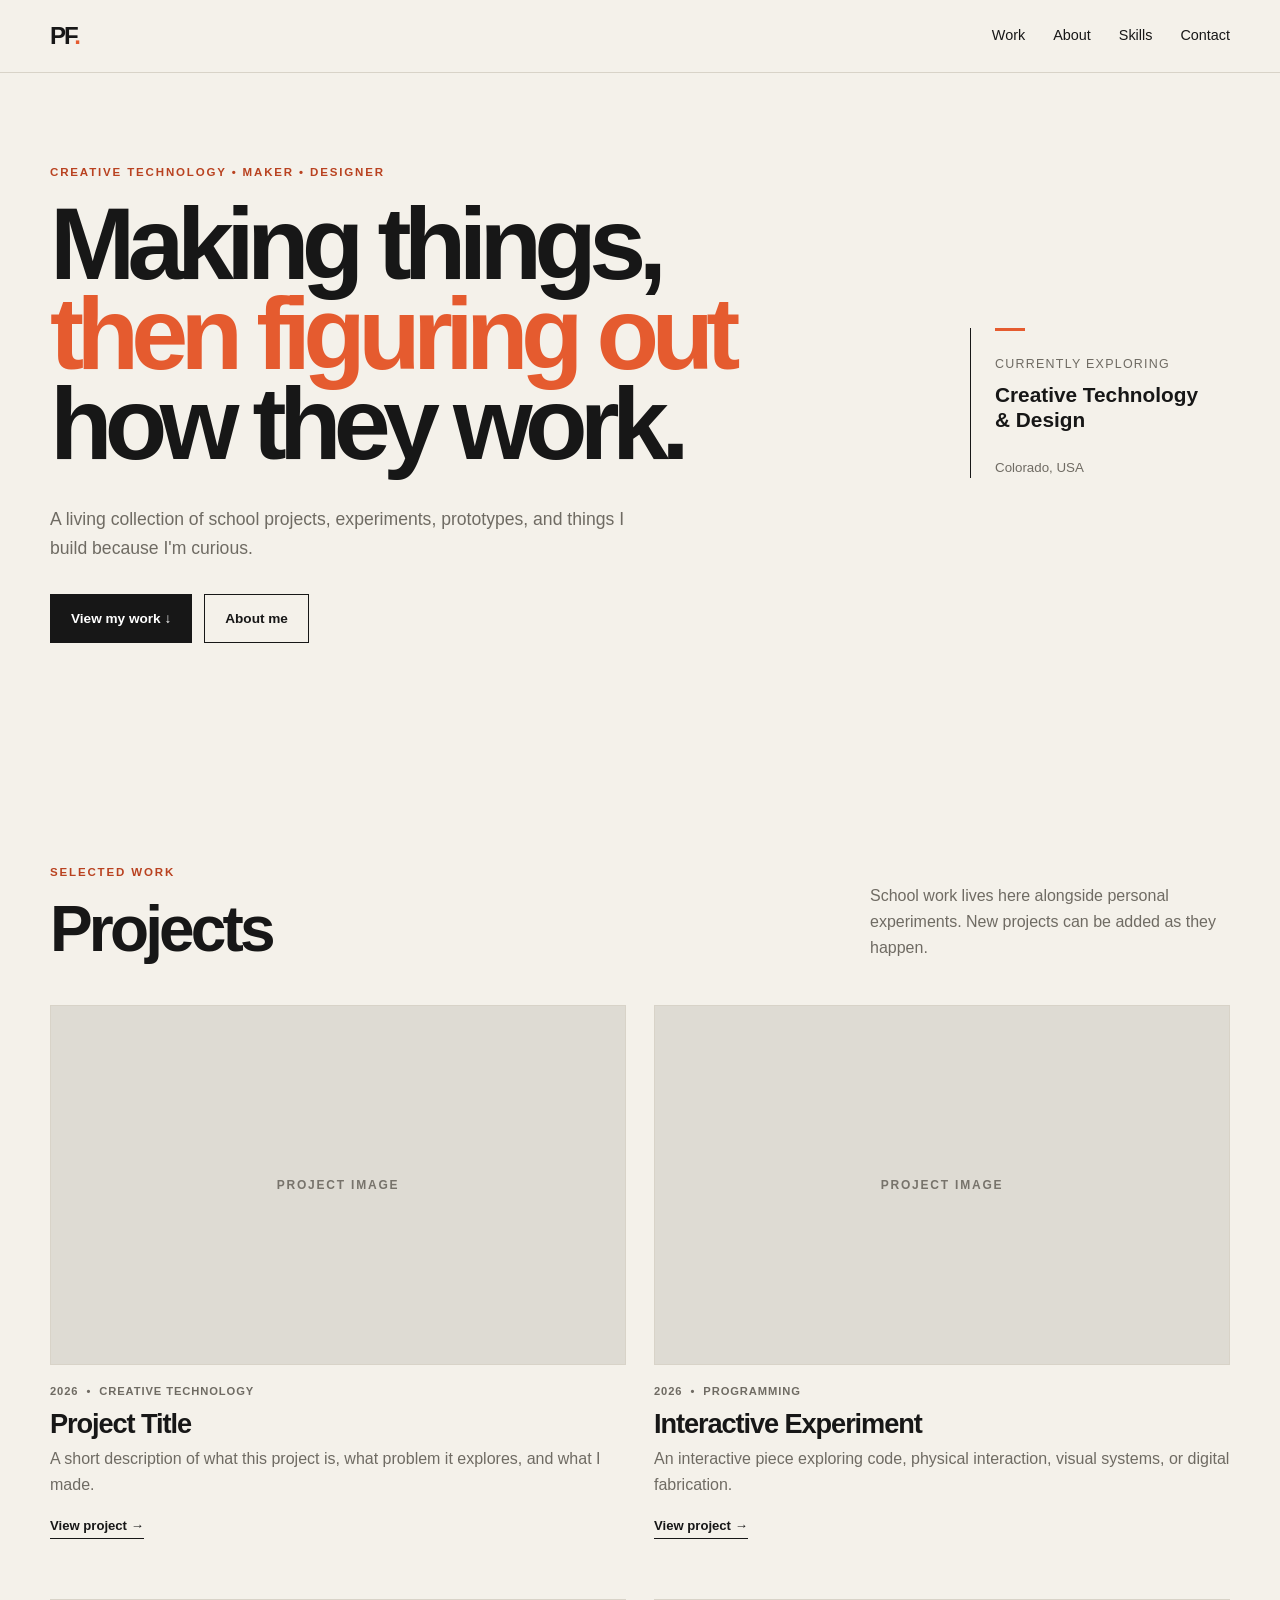
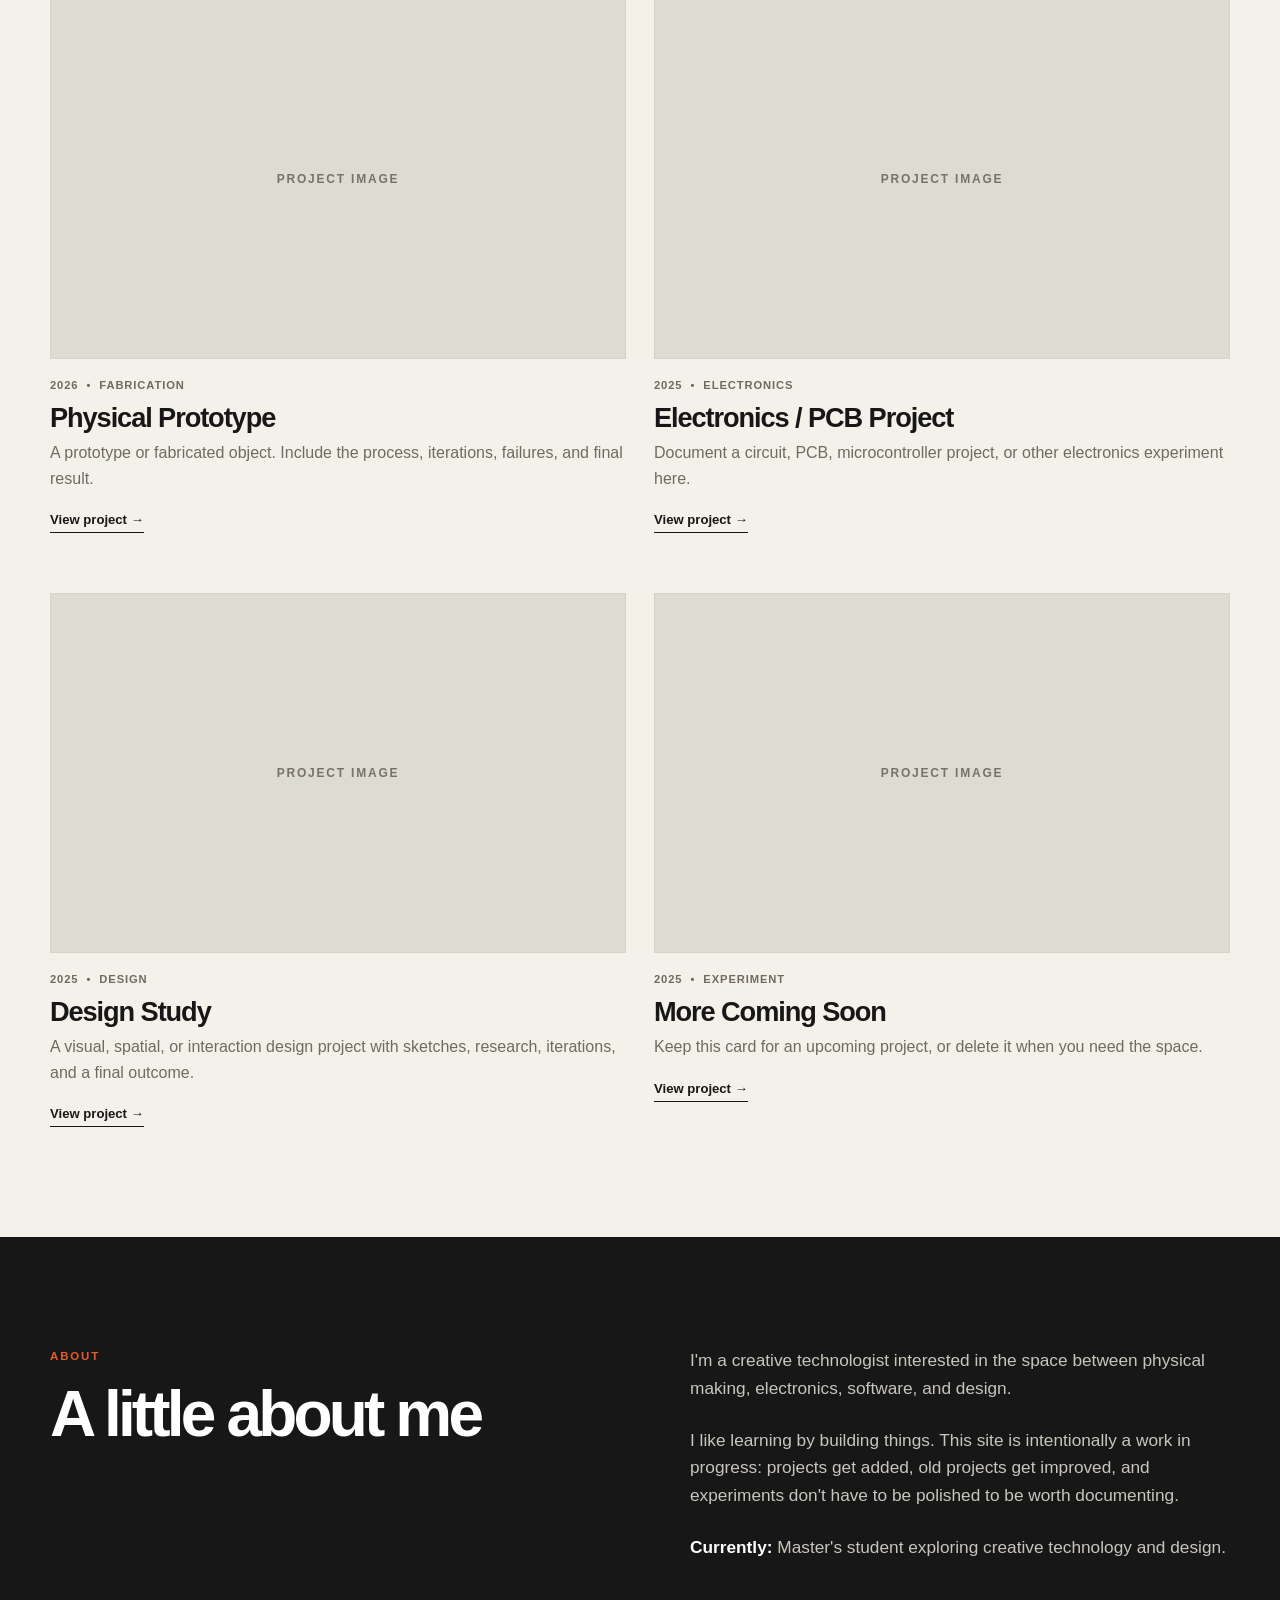
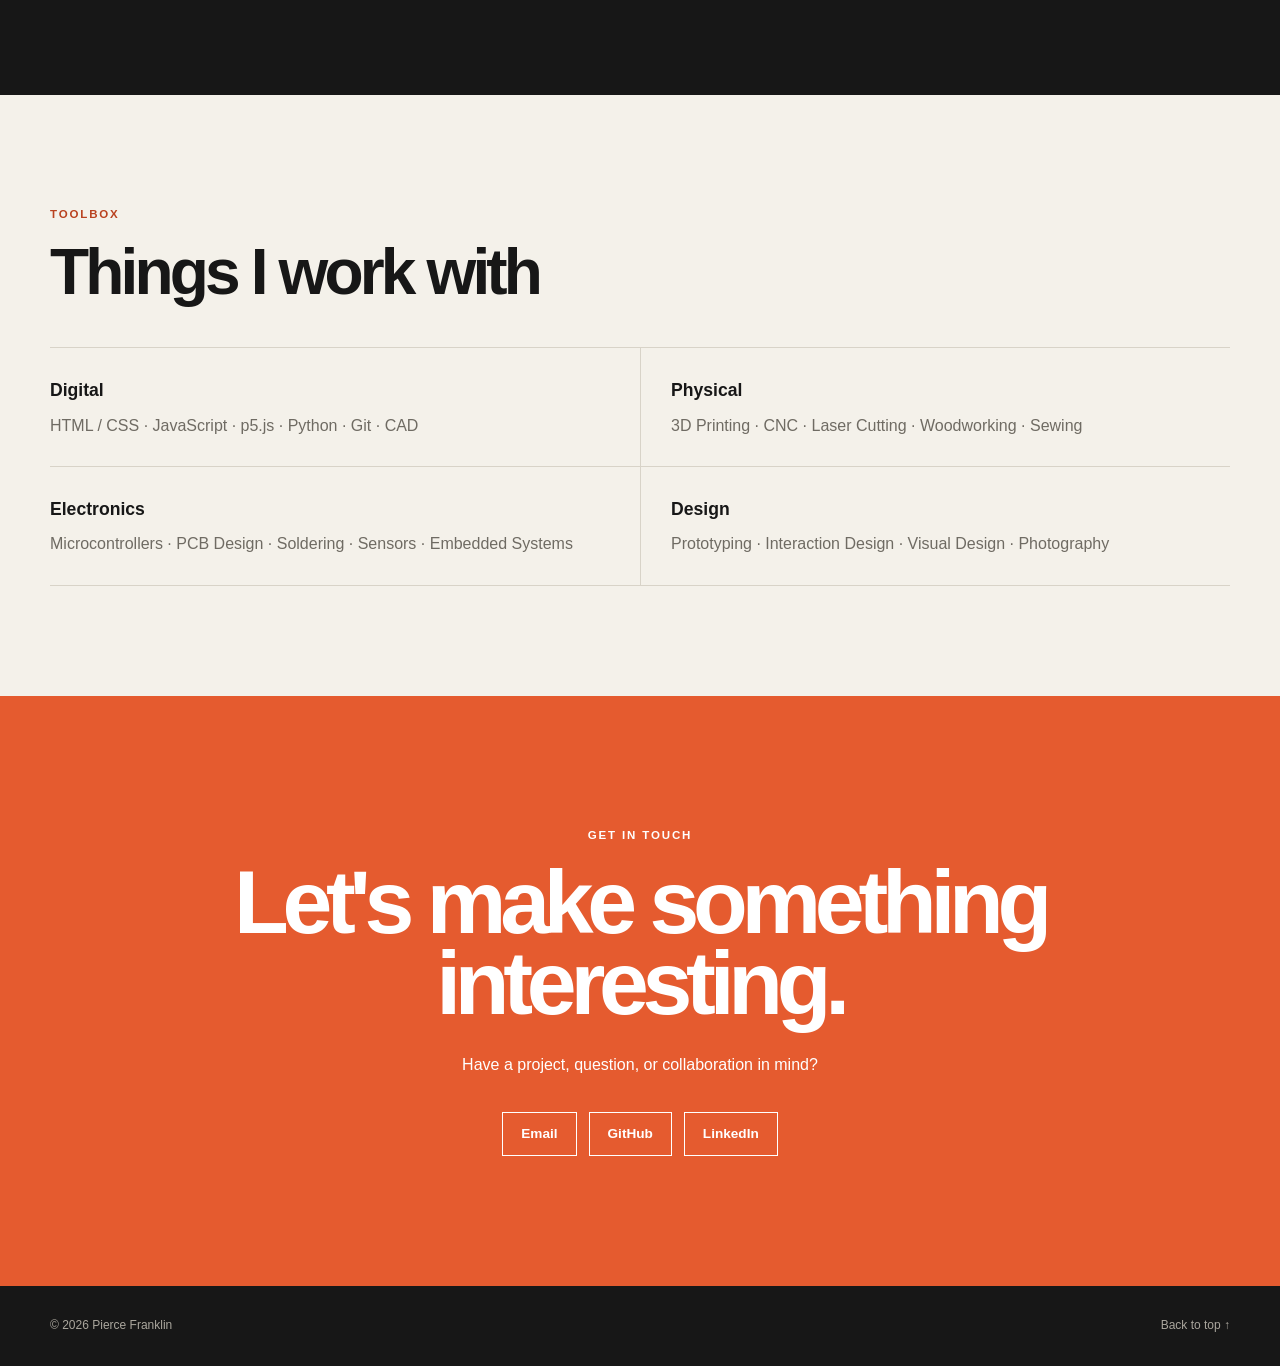
==== index.html @ 4f78f22b "Add files via upload" ====
<!DOCTYPE html>
<html lang="en">
<head>
  <meta charset="UTF-8">
  <meta name="viewport" content="width=device-width, initial-scale=1.0">
  <meta name="description" content="Pierce's creative technology portfolio and school projects.">
  <title>Pierce Franklin — Portfolio</title>
  <link rel="stylesheet" href="style.css">
</head>

<body>
  <header class="site-header">
    <nav class="nav container">
      <a class="logo" href="#top">PF<span>.</span></a>

      <div class="nav-links">
        <a href="#work">Work</a>
        <a href="#about">About</a>
        <a href="#skills">Skills</a>
        <a href="#contact">Contact</a>
      </div>
    </nav>
  </header>

  <main id="top">
    <!-- HERO -->
    <section class="hero container">
      <div class="hero-content">
        <p class="eyebrow">CREATIVE TECHNOLOGY • MAKER • DESIGNER</p>
        <h1>Making things,<br><span>then figuring out</span><br>how they work.</h1>
        <p class="hero-text">
          A living collection of school projects, experiments, prototypes,
          and things I build because I'm curious.
        </p>

        <div class="hero-buttons">
          <a class="button primary" href="#work">View my work ↓</a>
          <a class="button secondary" href="#about">About me</a>
        </div>
      </div>

      <div class="hero-note">
        <div class="note-line"></div>
        <p>Currently exploring</p>
        <strong>Creative Technology<br>&amp; Design</strong>
        <small>Colorado, USA</small>
      </div>
    </section>

    <!-- PROJECTS -->
    <section id="work" class="section container">
      <div class="section-heading">
        <div>
          <p class="eyebrow">SELECTED WORK</p>
          <h2>Projects</h2>
        </div>
        <p class="section-description">
          School work lives here alongside personal experiments. New projects
          can be added as they happen.
        </p>
      </div>

      <div class="project-grid">

        <!-- PROJECT CARD — duplicate this block for new projects -->
        <article class="project-card featured">
          <a href="#" class="project-image image-placeholder">
            <span>PROJECT IMAGE</span>
          </a>
          <div class="project-info">
            <div class="project-meta">
              <span>2026</span>
              <span>•</span>
              <span>Creative Technology</span>
            </div>
            <h3>Project Title</h3>
            <p>
              A short description of what this project is, what problem it
              explores, and what I made.
            </p>
            <a class="text-link" href="#">View project →</a>
          </div>
        </article>

        <article class="project-card">
          <a href="#" class="project-image image-placeholder">
            <span>PROJECT IMAGE</span>
          </a>
          <div class="project-info">
            <div class="project-meta">
              <span>2026</span>
              <span>•</span>
              <span>Programming</span>
            </div>
            <h3>Interactive Experiment</h3>
            <p>
              An interactive piece exploring code, physical interaction,
              visual systems, or digital fabrication.
            </p>
            <a class="text-link" href="#">View project →</a>
          </div>
        </article>

        <article class="project-card">
          <a href="#" class="project-image image-placeholder">
            <span>PROJECT IMAGE</span>
          </a>
          <div class="project-info">
            <div class="project-meta">
              <span>2026</span>
              <span>•</span>
              <span>Fabrication</span>
            </div>
            <h3>Physical Prototype</h3>
            <p>
              A prototype or fabricated object. Include the process,
              iterations, failures, and final result.
            </p>
            <a class="text-link" href="#">View project →</a>
          </div>
        </article>

        <article class="project-card">
          <a href="#" class="project-image image-placeholder">
            <span>PROJECT IMAGE</span>
          </a>
          <div class="project-info">
            <div class="project-meta">
              <span>2025</span>
              <span>•</span>
              <span>Electronics</span>
            </div>
            <h3>Electronics / PCB Project</h3>
            <p>
              Document a circuit, PCB, microcontroller project, or other
              electronics experiment here.
            </p>
            <a class="text-link" href="#">View project →</a>
          </div>
        </article>

        <article class="project-card">
          <a href="#" class="project-image image-placeholder">
            <span>PROJECT IMAGE</span>
          </a>
          <div class="project-info">
            <div class="project-meta">
              <span>2025</span>
              <span>•</span>
              <span>Design</span>
            </div>
            <h3>Design Study</h3>
            <p>
              A visual, spatial, or interaction design project with sketches,
              research, iterations, and a final outcome.
            </p>
            <a class="text-link" href="#">View project →</a>
          </div>
        </article>

        <article class="project-card">
          <a href="#" class="project-image image-placeholder">
            <span>PROJECT IMAGE</span>
          </a>
          <div class="project-info">
            <div class="project-meta">
              <span>2025</span>
              <span>•</span>
              <span>Experiment</span>
            </div>
            <h3>More Coming Soon</h3>
            <p>
              Keep this card for an upcoming project, or delete it when you
              need the space.
            </p>
            <a class="text-link" href="#">View project →</a>
          </div>
        </article>

      </div>
    </section>

    <!-- ABOUT -->
    <section id="about" class="section about-section">
      <div class="container about-grid">
        <div>
          <p class="eyebrow">ABOUT</p>
          <h2>A little about me</h2>
        </div>

        <div class="about-copy">
          <p>
            I'm a creative technologist interested in the space between
            physical making, electronics, software, and design.
          </p>
          <p>
            I like learning by building things. This site is intentionally a
            work in progress: projects get added, old projects get improved,
            and experiments don't have to be polished to be worth documenting.
          </p>
          <p>
            <strong>Currently:</strong> Master's student exploring creative
            technology and design.
          </p>
        </div>
      </div>
    </section>

    <!-- SKILLS -->
    <section id="skills" class="section container">
      <div class="section-heading">
        <div>
          <p class="eyebrow">TOOLBOX</p>
          <h2>Things I work with</h2>
        </div>
      </div>

      <div class="skills-grid">
        <div class="skill-group">
          <h3>Digital</h3>
          <p>HTML / CSS · JavaScript · p5.js · Python · Git · CAD</p>
        </div>

        <div class="skill-group">
          <h3>Physical</h3>
          <p>3D Printing · CNC · Laser Cutting · Woodworking · Sewing</p>
        </div>

        <div class="skill-group">
          <h3>Electronics</h3>
          <p>Microcontrollers · PCB Design · Soldering · Sensors · Embedded Systems</p>
        </div>

        <div class="skill-group">
          <h3>Design</h3>
          <p>Prototyping · Interaction Design · Visual Design · Photography</p>
        </div>
      </div>
    </section>

    <!-- CONTACT -->
    <section id="contact" class="contact-section">
      <div class="container contact-inner">
        <p class="eyebrow">GET IN TOUCH</p>
        <h2>Let's make something interesting.</h2>
        <p>
          Have a project, question, or collaboration in mind?
        </p>

        <!-- Replace these links with your actual profiles -->
        <div class="contact-links">
          <a href="mailto:YOUR_EMAIL@example.com">Email</a>
          <a href="https://github.com/YOUR_USERNAME">GitHub</a>
          <a href="https://www.linkedin.com/in/YOUR_USERNAME/">LinkedIn</a>
        </div>
      </div>
    </section>
  </main>

  <footer class="site-footer">
    <div class="container footer-inner">
      <span>© 2026 Pierce Franklin</span>
      <a href="#top">Back to top ↑</a>
    </div>
  </footer>
</body>
</html>
---- style.css ----
/* ================================
   PORTFOLIO — GLOBAL STYLES
   ================================ */

:root {
  --background: #f4f1ea;
  --surface: #fffdf8;
  --text: #171717;
  --muted: #6f6b63;
  --border: #d8d3c8;
  --accent: #e55b2f;
  --accent-dark: #b94220;

  --max-width: 1180px;
  --radius: 4px;
}

* {
  box-sizing: border-box;
}

html {
  scroll-behavior: smooth;
}

body {
  margin: 0;
  background: var(--background);
  color: var(--text);
  font-family: Arial, Helvetica, sans-serif;
  line-height: 1.6;
}

a {
  color: inherit;
  text-decoration: none;
}

img {
  max-width: 100%;
  display: block;
}

.container {
  width: min(calc(100% - 40px), var(--max-width));
  margin-inline: auto;
}


/* ================================
   HEADER
   ================================ */

.site-header {
  border-bottom: 1px solid var(--border);
  background: rgba(244, 241, 234, 0.94);
  position: sticky;
  top: 0;
  z-index: 10;
  backdrop-filter: blur(10px);
}

.nav {
  min-height: 72px;
  display: flex;
  align-items: center;
  justify-content: space-between;
}

.logo {
  font-size: 1.5rem;
  font-weight: 800;
  letter-spacing: -0.08em;
}

.logo span {
  color: var(--accent);
}

.nav-links {
  display: flex;
  gap: 28px;
  font-size: 0.9rem;
}

.nav-links a {
  transition: color 0.2s ease;
}

.nav-links a:hover {
  color: var(--accent);
}


/* ================================
   HERO
   ================================ */

.hero {
  min-height: 680px;
  display: grid;
  grid-template-columns: 1fr 260px;
  align-items: center;
  gap: 80px;
  padding-top: 80px;
  padding-bottom: 100px;
}

.eyebrow {
  margin: 0 0 18px;
  font-size: 0.72rem;
  font-weight: 800;
  letter-spacing: 0.16em;
  color: var(--accent-dark);
}

.hero h1 {
  max-width: 800px;
  margin: 0;
  font-size: clamp(3.5rem, 8vw, 7.5rem);
  line-height: 0.88;
  letter-spacing: -0.075em;
  font-weight: 800;
}

.hero h1 span {
  color: var(--accent);
}

.hero-text {
  max-width: 580px;
  margin: 36px 0 0;
  color: var(--muted);
  font-size: 1.1rem;
}

.hero-buttons {
  display: flex;
  gap: 12px;
  margin-top: 32px;
}

.button {
  display: inline-block;
  padding: 13px 20px;
  border: 1px solid var(--text);
  font-size: 0.85rem;
  font-weight: 700;
  transition: all 0.2s ease;
}

.button.primary {
  background: var(--text);
  color: white;
}

.button.primary:hover {
  background: var(--accent);
  border-color: var(--accent);
}

.button.secondary:hover {
  background: var(--surface);
}

.hero-note {
  border-left: 1px solid var(--text);
  padding-left: 24px;
}

.note-line {
  width: 30px;
  height: 3px;
  margin-bottom: 24px;
  background: var(--accent);
}

.hero-note p {
  margin: 0 0 8px;
  color: var(--muted);
  font-size: 0.78rem;
  text-transform: uppercase;
  letter-spacing: 0.1em;
}

.hero-note strong {
  display: block;
  font-size: 1.3rem;
  line-height: 1.2;
}

.hero-note small {
  display: block;
  margin-top: 24px;
  color: var(--muted);
}


/* ================================
   SECTIONS
   ================================ */

.section {
  padding-top: 110px;
  padding-bottom: 110px;
}

.section-heading {
  display: grid;
  grid-template-columns: 1fr 360px;
  align-items: end;
  gap: 50px;
  margin-bottom: 45px;
}

.section-heading h2,
.about-grid h2 {
  margin: 0;
  font-size: clamp(2.5rem, 5vw, 4.5rem);
  line-height: 0.95;
  letter-spacing: -0.06em;
}

.section-description {
  margin: 0;
  color: var(--muted);
}


/* ================================
   PROJECTS
   ================================ */

.project-grid {
  display: grid;
  grid-template-columns: repeat(2, 1fr);
  gap: 60px 28px;
}

.project-card {
  min-width: 0;
}

.project-image {
  aspect-ratio: 16 / 10;
  display: flex;
  align-items: center;
  justify-content: center;
  overflow: hidden;
  border: 1px solid var(--border);
  background: #dedbd3;
  transition: transform 0.25s ease;
}

.project-image:hover {
  transform: translateY(-5px);
}

.image-placeholder {
  color: #77736b;
  font-size: 0.75rem;
  letter-spacing: 0.15em;
  font-weight: 700;
}

/*
  When you have a project image, replace the placeholder link with:

  <a href="project.html" class="project-image">
    <img src="images/project-name.jpg" alt="Description of project">
  </a>

  You can also make the image a background if preferred.
*/

.project-info {
  padding-top: 18px;
}

.project-meta {
  display: flex;
  gap: 8px;
  color: var(--muted);
  font-size: 0.7rem;
  font-weight: 700;
  letter-spacing: 0.08em;
  text-transform: uppercase;
}

.project-info h3 {
  margin: 8px 0 7px;
  font-size: 1.7rem;
  line-height: 1.1;
  letter-spacing: -0.04em;
}

.project-info p {
  max-width: 600px;
  margin: 0 0 15px;
  color: var(--muted);
}

.text-link {
  display: inline-block;
  font-size: 0.82rem;
  font-weight: 800;
  border-bottom: 1px solid var(--text);
  padding-bottom: 2px;
}

.text-link:hover {
  color: var(--accent);
  border-color: var(--accent);
}


/* ================================
   ABOUT
   ================================ */

.about-section {
  background: var(--text);
  color: white;
}

.about-grid {
  display: grid;
  grid-template-columns: 1fr 1fr;
  gap: 100px;
}

.about-section .eyebrow {
  color: var(--accent);
}

.about-grid h2 {
  max-width: 450px;
}

.about-copy {
  color: #c8c5bd;
  font-size: 1.08rem;
}

.about-copy p {
  margin: 0 0 24px;
}

.about-copy strong {
  color: white;
}


/* ================================
   SKILLS
   ================================ */

.skills-grid {
  display: grid;
  grid-template-columns: repeat(2, 1fr);
  border-top: 1px solid var(--border);
}

.skill-group {
  padding: 28px 30px 28px 0;
  border-bottom: 1px solid var(--border);
}

.skill-group:nth-child(even) {
  padding-left: 30px;
  border-left: 1px solid var(--border);
}

.skill-group h3 {
  margin: 0 0 8px;
  font-size: 1.1rem;
}

.skill-group p {
  margin: 0;
  color: var(--muted);
}


/* ================================
   CONTACT
   ================================ */

.contact-section {
  padding: 130px 0;
  background: var(--accent);
  color: white;
}

.contact-inner {
  text-align: center;
}

.contact-section .eyebrow {
  color: white;
}

.contact-section h2 {
  max-width: 850px;
  margin: 0 auto;
  font-size: clamp(3rem, 7vw, 6rem);
  line-height: 0.9;
  letter-spacing: -0.07em;
}

.contact-section p:not(.eyebrow) {
  margin: 28px auto 0;
  max-width: 500px;
}

.contact-links {
  display: flex;
  justify-content: center;
  flex-wrap: wrap;
  gap: 12px;
  margin-top: 35px;
}

.contact-links a {
  padding: 10px 18px;
  border: 1px solid white;
  font-weight: 700;
  font-size: 0.85rem;
  transition: all 0.2s ease;
}

.contact-links a:hover {
  background: white;
  color: var(--accent);
}


/* ================================
   FOOTER
   ================================ */

.site-footer {
  background: var(--text);
  color: #aaa69d;
}

.footer-inner {
  min-height: 80px;
  display: flex;
  align-items: center;
  justify-content: space-between;
  font-size: 0.75rem;
}

.footer-inner a:hover {
  color: white;
}


/* ================================
   MOBILE
   ================================ */

@media (max-width: 800px) {
  .container {
    width: min(calc(100% - 28px), var(--max-width));
  }

  .nav {
    min-height: 64px;
  }

  .nav-links {
    gap: 14px;
  }

  .hero {
    min-height: auto;
    grid-template-columns: 1fr;
    gap: 50px;
    padding-top: 80px;
    padding-bottom: 80px;
  }

  .hero h1 {
    font-size: clamp(3.2rem, 15vw, 6rem);
  }

  .hero-note {
    max-width: 300px;
  }

  .section {
    padding-top: 75px;
    padding-bottom: 75px;
  }

  .section-heading {
    grid-template-columns: 1fr;
    gap: 20px;
  }

  .project-grid {
    grid-template-columns: 1fr;
    gap: 50px;
  }

  .about-grid {
    grid-template-columns: 1fr;
    gap: 40px;
  }

  .skills-grid {
    grid-template-columns: 1fr;
  }

  .skill-group,
  .skill-group:nth-child(even) {
    padding: 24px 0;
    border-left: 0;
  }

  .contact-section {
    padding: 90px 0;
  }

  .footer-inner {
    min-height: 70px;
  }
}

@media (max-width: 520px) {
  .nav-links a:nth-child(3),
  .nav-links a:nth-child(4) {
    display: none;
  }

  .hero-buttons {
    flex-direction: column;
    align-items: stretch;
  }

  .button {
    text-align: center;
  }
}
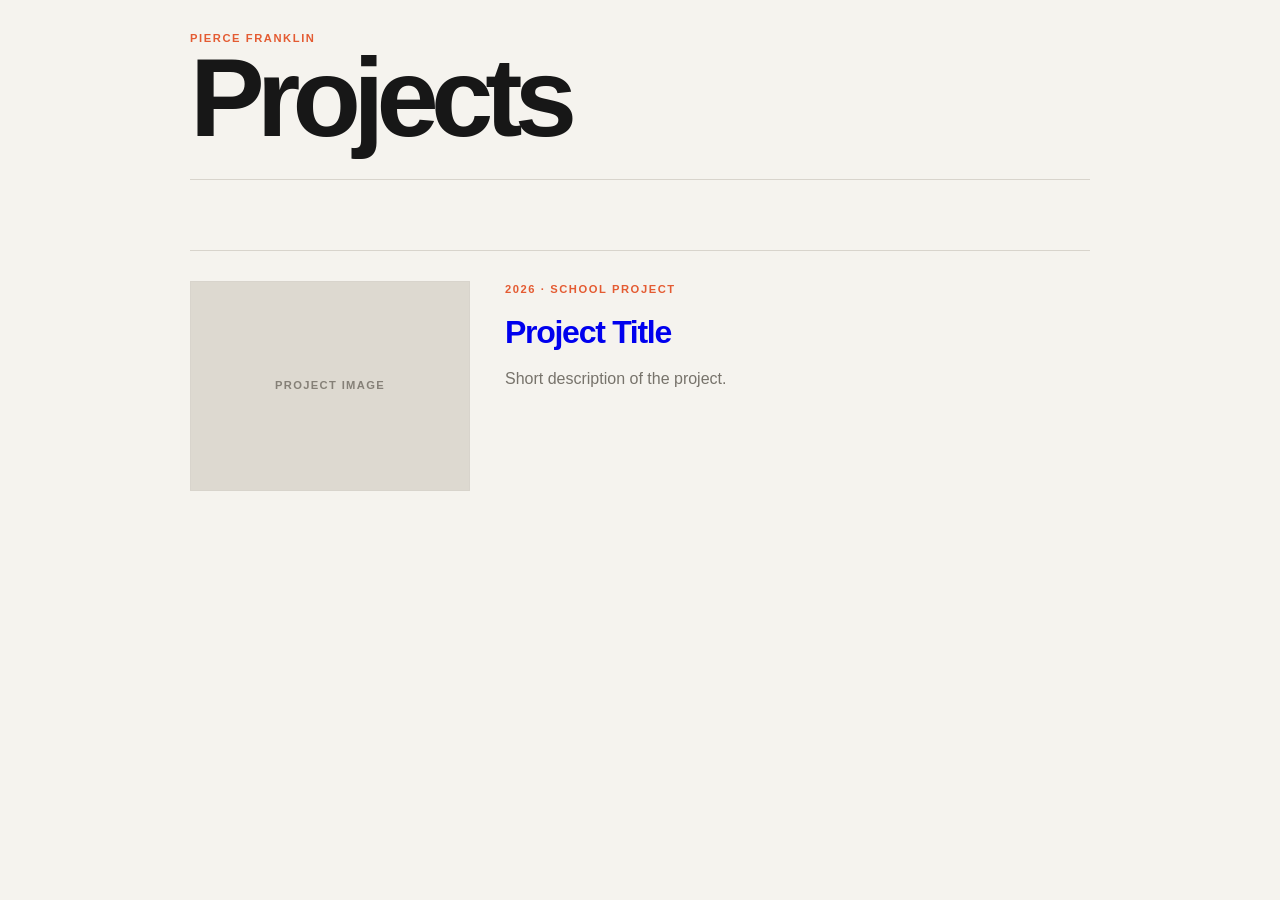
==== commit f8824319: "Add files via upload" ====
--- a/index.html
+++ b/index.html
@@ -3,265 +3,28 @@
 <head>
   <meta charset="UTF-8">
   <meta name="viewport" content="width=device-width, initial-scale=1.0">
-  <meta name="description" content="Pierce's creative technology portfolio and school projects.">
-  <title>Pierce Franklin — Portfolio</title>
+  <title>Pierce Franklin — Projects</title>
   <link rel="stylesheet" href="style.css">
 </head>
+<body>
+  <main class="page">
+    <header class="header">
+      <div>
+        <p class="label">PIERCE FRANKLIN</p>
+        <h1>Projects</h1>
+      </div>
+    </header>
 
-<body>
-  <header class="site-header">
-    <nav class="nav container">
-      <a class="logo" href="#top">PF<span>.</span></a>
-
-      <div class="nav-links">
-        <a href="#work">Work</a>
-        <a href="#about">About</a>
-        <a href="#skills">Skills</a>
-        <a href="#contact">Contact</a>
-      </div>
-    </nav>
-  </header>
-
-  <main id="top">
-    <!-- HERO -->
-    <section class="hero container">
-      <div class="hero-content">
-        <p class="eyebrow">CREATIVE TECHNOLOGY • MAKER • DESIGNER</p>
-        <h1>Making things,<br><span>then figuring out</span><br>how they work.</h1>
-        <p class="hero-text">
-          A living collection of school projects, experiments, prototypes,
-          and things I build because I'm curious.
-        </p>
-
-        <div class="hero-buttons">
-          <a class="button primary" href="#work">View my work ↓</a>
-          <a class="button secondary" href="#about">About me</a>
+    <section class="project-list">
+      <a href="project.html" class="project">
+        <div class="project-thumb">PROJECT IMAGE</div>
+        <div>
+          <p class="label">2026 · SCHOOL PROJECT</p>
+          <h2>Project Title</h2>
+          <p>Short description of the project.</p>
         </div>
-      </div>
-
-      <div class="hero-note">
-        <div class="note-line"></div>
-        <p>Currently exploring</p>
-        <strong>Creative Technology<br>&amp; Design</strong>
-        <small>Colorado, USA</small>
-      </div>
-    </section>
-
-    <!-- PROJECTS -->
-    <section id="work" class="section container">
-      <div class="section-heading">
-        <div>
-          <p class="eyebrow">SELECTED WORK</p>
-          <h2>Projects</h2>
-        </div>
-        <p class="section-description">
-          School work lives here alongside personal experiments. New projects
-          can be added as they happen.
-        </p>
-      </div>
-
-      <div class="project-grid">
-
-        <!-- PROJECT CARD — duplicate this block for new projects -->
-        <article class="project-card featured">
-          <a href="#" class="project-image image-placeholder">
-            <span>PROJECT IMAGE</span>
-          </a>
-          <div class="project-info">
-            <div class="project-meta">
-              <span>2026</span>
-              <span>•</span>
-              <span>Creative Technology</span>
-            </div>
-            <h3>Project Title</h3>
-            <p>
-              A short description of what this project is, what problem it
-              explores, and what I made.
-            </p>
-            <a class="text-link" href="#">View project →</a>
-          </div>
-        </article>
-
-        <article class="project-card">
-          <a href="#" class="project-image image-placeholder">
-            <span>PROJECT IMAGE</span>
-          </a>
-          <div class="project-info">
-            <div class="project-meta">
-              <span>2026</span>
-              <span>•</span>
-              <span>Programming</span>
-            </div>
-            <h3>Interactive Experiment</h3>
-            <p>
-              An interactive piece exploring code, physical interaction,
-              visual systems, or digital fabrication.
-            </p>
-            <a class="text-link" href="#">View project →</a>
-          </div>
-        </article>
-
-        <article class="project-card">
-          <a href="#" class="project-image image-placeholder">
-            <span>PROJECT IMAGE</span>
-          </a>
-          <div class="project-info">
-            <div class="project-meta">
-              <span>2026</span>
-              <span>•</span>
-              <span>Fabrication</span>
-            </div>
-            <h3>Physical Prototype</h3>
-            <p>
-              A prototype or fabricated object. Include the process,
-              iterations, failures, and final result.
-            </p>
-            <a class="text-link" href="#">View project →</a>
-          </div>
-        </article>
-
-        <article class="project-card">
-          <a href="#" class="project-image image-placeholder">
-            <span>PROJECT IMAGE</span>
-          </a>
-          <div class="project-info">
-            <div class="project-meta">
-              <span>2025</span>
-              <span>•</span>
-              <span>Electronics</span>
-            </div>
-            <h3>Electronics / PCB Project</h3>
-            <p>
-              Document a circuit, PCB, microcontroller project, or other
-              electronics experiment here.
-            </p>
-            <a class="text-link" href="#">View project →</a>
-          </div>
-        </article>
-
-        <article class="project-card">
-          <a href="#" class="project-image image-placeholder">
-            <span>PROJECT IMAGE</span>
-          </a>
-          <div class="project-info">
-            <div class="project-meta">
-              <span>2025</span>
-              <span>•</span>
-              <span>Design</span>
-            </div>
-            <h3>Design Study</h3>
-            <p>
-              A visual, spatial, or interaction design project with sketches,
-              research, iterations, and a final outcome.
-            </p>
-            <a class="text-link" href="#">View project →</a>
-          </div>
-        </article>
-
-        <article class="project-card">
-          <a href="#" class="project-image image-placeholder">
-            <span>PROJECT IMAGE</span>
-          </a>
-          <div class="project-info">
-            <div class="project-meta">
-              <span>2025</span>
-              <span>•</span>
-              <span>Experiment</span>
-            </div>
-            <h3>More Coming Soon</h3>
-            <p>
-              Keep this card for an upcoming project, or delete it when you
-              need the space.
-            </p>
-            <a class="text-link" href="#">View project →</a>
-          </div>
-        </article>
-
-      </div>
-    </section>
-
-    <!-- ABOUT -->
-    <section id="about" class="section about-section">
-      <div class="container about-grid">
-        <div>
-          <p class="eyebrow">ABOUT</p>
-          <h2>A little about me</h2>
-        </div>
-
-        <div class="about-copy">
-          <p>
-            I'm a creative technologist interested in the space between
-            physical making, electronics, software, and design.
-          </p>
-          <p>
-            I like learning by building things. This site is intentionally a
-            work in progress: projects get added, old projects get improved,
-            and experiments don't have to be polished to be worth documenting.
-          </p>
-          <p>
-            <strong>Currently:</strong> Master's student exploring creative
-            technology and design.
-          </p>
-        </div>
-      </div>
-    </section>
-
-    <!-- SKILLS -->
-    <section id="skills" class="section container">
-      <div class="section-heading">
-        <div>
-          <p class="eyebrow">TOOLBOX</p>
-          <h2>Things I work with</h2>
-        </div>
-      </div>
-
-      <div class="skills-grid">
-        <div class="skill-group">
-          <h3>Digital</h3>
-          <p>HTML / CSS · JavaScript · p5.js · Python · Git · CAD</p>
-        </div>
-
-        <div class="skill-group">
-          <h3>Physical</h3>
-          <p>3D Printing · CNC · Laser Cutting · Woodworking · Sewing</p>
-        </div>
-
-        <div class="skill-group">
-          <h3>Electronics</h3>
-          <p>Microcontrollers · PCB Design · Soldering · Sensors · Embedded Systems</p>
-        </div>
-
-        <div class="skill-group">
-          <h3>Design</h3>
-          <p>Prototyping · Interaction Design · Visual Design · Photography</p>
-        </div>
-      </div>
-    </section>
-
-    <!-- CONTACT -->
-    <section id="contact" class="contact-section">
-      <div class="container contact-inner">
-        <p class="eyebrow">GET IN TOUCH</p>
-        <h2>Let's make something interesting.</h2>
-        <p>
-          Have a project, question, or collaboration in mind?
-        </p>
-
-        <!-- Replace these links with your actual profiles -->
-        <div class="contact-links">
-          <a href="mailto:YOUR_EMAIL@example.com">Email</a>
-          <a href="https://github.com/YOUR_USERNAME">GitHub</a>
-          <a href="https://www.linkedin.com/in/YOUR_USERNAME/">LinkedIn</a>
-        </div>
-      </div>
+      </a>
     </section>
   </main>
-
-  <footer class="site-footer">
-    <div class="container footer-inner">
-      <span>© 2026 Pierce Franklin</span>
-      <a href="#top">Back to top ↑</a>
-    </div>
-  </footer>
 </body>
 </html>
--- a/style.css
+++ b/style.css
@@ -1,22 +1,13 @@
-/* ================================
-   PORTFOLIO — GLOBAL STYLES
-   ================================ */
-
-:root {
-  --background: #f4f1ea;
-  --surface: #fffdf8;
-  --text: #171717;
-  --muted: #6f6b63;
-  --border: #d8d3c8;
-  --accent: #e55b2f;
-  --accent-dark: #b94220;
-
-  --max-width: 1180px;
-  --radius: 4px;
-}
-
 * {
   box-sizing: border-box;
+}
+
+:root {
+  --background: #f5f3ee;
+  --text: #171717;
+  --muted: #77736b;
+  --border: #d8d4cc;
+  --accent: #e45b32;
 }
 
 html {
@@ -31,516 +22,205 @@
   line-height: 1.6;
 }
 
-a {
-  color: inherit;
+.page {
+  width: min(900px, calc(100% - 40px));
+  margin: 0 auto;
+  padding-bottom: 100px;
+}
+
+/* Header */
+
+.header {
+  padding: 30px 0;
+  border-bottom: 1px solid var(--border);
+  display: flex;
+  justify-content: space-between;
+  align-items: center;
+}
+
+.back {
+  color: var(--text);
+  font-size: 0.85rem;
+  font-weight: bold;
   text-decoration: none;
 }
 
-img {
-  max-width: 100%;
+.back:hover {
+  color: var(--accent);
+}
+
+.label {
+  margin: 0;
+  color: var(--accent);
+  font-size: 0.7rem;
+  font-weight: bold;
+  letter-spacing: 0.14em;
+}
+
+/* Project title */
+
+.intro {
+  padding: 100px 0 80px;
+}
+
+h1 {
+  margin: 0;
+  max-width: 800px;
+  font-size: clamp(3.5rem, 10vw, 7rem);
+  line-height: 0.9;
+  letter-spacing: -0.07em;
+}
+
+.subtitle {
+  margin: 25px 0 0;
+  max-width: 600px;
+  color: var(--muted);
+  font-size: 1.15rem;
+}
+
+/* Prompt */
+
+.prompt {
+  border-top: 1px solid var(--border);
+  border-bottom: 1px solid var(--border);
+  padding: 45px 0;
+}
+
+.prompt-text {
+  max-width: 750px;
+  margin: 25px 0 0;
+  font-size: 1.5rem;
+  line-height: 1.4;
+}
+
+/* Response */
+
+.response {
+  padding: 90px 0;
+}
+
+.image-placeholder {
+  width: 100%;
+  aspect-ratio: 16 / 9;
+  margin: 35px 0;
+  background: #ddd9d0;
+  border: 1px solid var(--border);
+  display: flex;
+  justify-content: center;
+  align-items: center;
+  color: #858077;
+  font-size: 0.7rem;
+  font-weight: bold;
+  letter-spacing: 0.15em;
+}
+
+.description {
+  max-width: 700px;
+  margin: 40px auto;
+  font-size: 1.1rem;
+}
+
+.image-placeholder.small {
+  aspect-ratio: 4 / 3;
+  max-width: 700px;
+  margin-left: auto;
+  margin-right: auto;
+}
+
+.caption {
+  max-width: 700px;
+  margin: -20px auto 0;
+  color: var(--muted);
+  font-size: 0.8rem;
+}
+
+/*
+  To add a real image, replace:
+
+  <div class="image-placeholder">
+    <span>PROJECT IMAGE</span>
+  </div>
+
+  with:
+
+  <img class="project-image" src="images/my-project.jpg"
+       alt="Description of my project">
+
+  You can add as many images as you want.
+*/
+
+.project-image {
   display: block;
-}
-
-.container {
-  width: min(calc(100% - 40px), var(--max-width));
-  margin-inline: auto;
-}
-
-
-/* ================================
-   HEADER
-   ================================ */
-
-.site-header {
-  border-bottom: 1px solid var(--border);
-  background: rgba(244, 241, 234, 0.94);
-  position: sticky;
-  top: 0;
-  z-index: 10;
-  backdrop-filter: blur(10px);
-}
-
-.nav {
-  min-height: 72px;
-  display: flex;
-  align-items: center;
-  justify-content: space-between;
-}
-
-.logo {
-  font-size: 1.5rem;
-  font-weight: 800;
-  letter-spacing: -0.08em;
-}
-
-.logo span {
-  color: var(--accent);
-}
-
-.nav-links {
-  display: flex;
-  gap: 28px;
-  font-size: 0.9rem;
-}
-
-.nav-links a {
-  transition: color 0.2s ease;
-}
-
-.nav-links a:hover {
-  color: var(--accent);
-}
-
-
-/* ================================
-   HERO
-   ================================ */
-
-.hero {
-  min-height: 680px;
+  width: 100%;
+  margin: 35px 0;
+}
+
+/* Mobile */
+
+@media (max-width: 600px) {
+  .page {
+    width: min(100% - 28px, 900px);
+  }
+
+  .header {
+    padding: 22px 0;
+  }
+
+  .intro {
+    padding: 70px 0 60px;
+  }
+
+  .prompt-text {
+    font-size: 1.2rem;
+  }
+
+  .response {
+    padding: 65px 0;
+  }
+}
+
+
+/* Homepage */
+
+.project-list {
+  padding: 70px 0;
+}
+
+.project {
   display: grid;
-  grid-template-columns: 1fr 260px;
-  align-items: center;
-  gap: 80px;
-  padding-top: 80px;
-  padding-bottom: 100px;
-}
-
-.eyebrow {
-  margin: 0 0 18px;
-  font-size: 0.72rem;
-  font-weight: 800;
-  letter-spacing: 0.16em;
-  color: var(--accent-dark);
-}
-
-.hero h1 {
-  max-width: 800px;
-  margin: 0;
-  font-size: clamp(3.5rem, 8vw, 7.5rem);
-  line-height: 0.88;
-  letter-spacing: -0.075em;
-  font-weight: 800;
-}
-
-.hero h1 span {
-  color: var(--accent);
-}
-
-.hero-text {
-  max-width: 580px;
-  margin: 36px 0 0;
-  color: var(--muted);
-  font-size: 1.1rem;
-}
-
-.hero-buttons {
-  display: flex;
-  gap: 12px;
-  margin-top: 32px;
-}
-
-.button {
-  display: inline-block;
-  padding: 13px 20px;
-  border: 1px solid var(--text);
-  font-size: 0.85rem;
-  font-weight: 700;
-  transition: all 0.2s ease;
-}
-
-.button.primary {
-  background: var(--text);
-  color: white;
-}
-
-.button.primary:hover {
-  background: var(--accent);
-  border-color: var(--accent);
-}
-
-.button.secondary:hover {
-  background: var(--surface);
-}
-
-.hero-note {
-  border-left: 1px solid var(--text);
-  padding-left: 24px;
-}
-
-.note-line {
-  width: 30px;
-  height: 3px;
-  margin-bottom: 24px;
-  background: var(--accent);
-}
-
-.hero-note p {
-  margin: 0 0 8px;
-  color: var(--muted);
-  font-size: 0.78rem;
-  text-transform: uppercase;
-  letter-spacing: 0.1em;
-}
-
-.hero-note strong {
-  display: block;
-  font-size: 1.3rem;
-  line-height: 1.2;
-}
-
-.hero-note small {
-  display: block;
-  margin-top: 24px;
-  color: var(--muted);
-}
-
-
-/* ================================
-   SECTIONS
-   ================================ */
-
-.section {
-  padding-top: 110px;
-  padding-bottom: 110px;
-}
-
-.section-heading {
-  display: grid;
-  grid-template-columns: 1fr 360px;
-  align-items: end;
-  gap: 50px;
-  margin-bottom: 45px;
-}
-
-.section-heading h2,
-.about-grid h2 {
-  margin: 0;
-  font-size: clamp(2.5rem, 5vw, 4.5rem);
-  line-height: 0.95;
-  letter-spacing: -0.06em;
-}
-
-.section-description {
-  margin: 0;
-  color: var(--muted);
-}
-
-
-/* ================================
-   PROJECTS
-   ================================ */
-
-.project-grid {
-  display: grid;
-  grid-template-columns: repeat(2, 1fr);
-  gap: 60px 28px;
-}
-
-.project-card {
-  min-width: 0;
-}
-
-.project-image {
-  aspect-ratio: 16 / 10;
+  grid-template-columns: 280px 1fr;
+  gap: 35px;
+  padding: 30px 0;
+  border-top: 1px solid var(--border);
+  text-decoration: none;
+}
+
+.project-thumb {
+  aspect-ratio: 4 / 3;
+  background: #ddd9d0;
+  border: 1px solid var(--border);
   display: flex;
   align-items: center;
   justify-content: center;
-  overflow: hidden;
-  border: 1px solid var(--border);
-  background: #dedbd3;
-  transition: transform 0.25s ease;
-}
-
-.project-image:hover {
-  transform: translateY(-5px);
-}
-
-.image-placeholder {
-  color: #77736b;
-  font-size: 0.75rem;
-  letter-spacing: 0.15em;
-  font-weight: 700;
-}
-
-/*
-  When you have a project image, replace the placeholder link with:
-
-  <a href="project.html" class="project-image">
-    <img src="images/project-name.jpg" alt="Description of project">
-  </a>
-
-  You can also make the image a background if preferred.
-*/
-
-.project-info {
-  padding-top: 18px;
-}
-
-.project-meta {
-  display: flex;
-  gap: 8px;
+  color: #858077;
+  font-size: 0.7rem;
+  font-weight: bold;
+  letter-spacing: 0.12em;
+}
+
+.project h2 {
+  margin: 8px 0;
+  font-size: 2rem;
+  letter-spacing: -0.04em;
+}
+
+.project p:not(.label) {
+  margin: 0;
   color: var(--muted);
-  font-size: 0.7rem;
-  font-weight: 700;
-  letter-spacing: 0.08em;
-  text-transform: uppercase;
-}
-
-.project-info h3 {
-  margin: 8px 0 7px;
-  font-size: 1.7rem;
-  line-height: 1.1;
-  letter-spacing: -0.04em;
-}
-
-.project-info p {
-  max-width: 600px;
-  margin: 0 0 15px;
-  color: var(--muted);
-}
-
-.text-link {
-  display: inline-block;
-  font-size: 0.82rem;
-  font-weight: 800;
-  border-bottom: 1px solid var(--text);
-  padding-bottom: 2px;
-}
-
-.text-link:hover {
-  color: var(--accent);
-  border-color: var(--accent);
-}
-
-
-/* ================================
-   ABOUT
-   ================================ */
-
-.about-section {
-  background: var(--text);
-  color: white;
-}
-
-.about-grid {
-  display: grid;
-  grid-template-columns: 1fr 1fr;
-  gap: 100px;
-}
-
-.about-section .eyebrow {
-  color: var(--accent);
-}
-
-.about-grid h2 {
-  max-width: 450px;
-}
-
-.about-copy {
-  color: #c8c5bd;
-  font-size: 1.08rem;
-}
-
-.about-copy p {
-  margin: 0 0 24px;
-}
-
-.about-copy strong {
-  color: white;
-}
-
-
-/* ================================
-   SKILLS
-   ================================ */
-
-.skills-grid {
-  display: grid;
-  grid-template-columns: repeat(2, 1fr);
-  border-top: 1px solid var(--border);
-}
-
-.skill-group {
-  padding: 28px 30px 28px 0;
-  border-bottom: 1px solid var(--border);
-}
-
-.skill-group:nth-child(even) {
-  padding-left: 30px;
-  border-left: 1px solid var(--border);
-}
-
-.skill-group h3 {
-  margin: 0 0 8px;
-  font-size: 1.1rem;
-}
-
-.skill-group p {
-  margin: 0;
-  color: var(--muted);
-}
-
-
-/* ================================
-   CONTACT
-   ================================ */
-
-.contact-section {
-  padding: 130px 0;
-  background: var(--accent);
-  color: white;
-}
-
-.contact-inner {
-  text-align: center;
-}
-
-.contact-section .eyebrow {
-  color: white;
-}
-
-.contact-section h2 {
-  max-width: 850px;
-  margin: 0 auto;
-  font-size: clamp(3rem, 7vw, 6rem);
-  line-height: 0.9;
-  letter-spacing: -0.07em;
-}
-
-.contact-section p:not(.eyebrow) {
-  margin: 28px auto 0;
-  max-width: 500px;
-}
-
-.contact-links {
-  display: flex;
-  justify-content: center;
-  flex-wrap: wrap;
-  gap: 12px;
-  margin-top: 35px;
-}
-
-.contact-links a {
-  padding: 10px 18px;
-  border: 1px solid white;
-  font-weight: 700;
-  font-size: 0.85rem;
-  transition: all 0.2s ease;
-}
-
-.contact-links a:hover {
-  background: white;
-  color: var(--accent);
-}
-
-
-/* ================================
-   FOOTER
-   ================================ */
-
-.site-footer {
-  background: var(--text);
-  color: #aaa69d;
-}
-
-.footer-inner {
-  min-height: 80px;
-  display: flex;
-  align-items: center;
-  justify-content: space-between;
-  font-size: 0.75rem;
-}
-
-.footer-inner a:hover {
-  color: white;
-}
-
-
-/* ================================
-   MOBILE
-   ================================ */
-
-@media (max-width: 800px) {
-  .container {
-    width: min(calc(100% - 28px), var(--max-width));
-  }
-
-  .nav {
-    min-height: 64px;
-  }
-
-  .nav-links {
-    gap: 14px;
-  }
-
-  .hero {
-    min-height: auto;
+}
+
+@media (max-width: 600px) {
+  .project {
     grid-template-columns: 1fr;
-    gap: 50px;
-    padding-top: 80px;
-    padding-bottom: 80px;
-  }
-
-  .hero h1 {
-    font-size: clamp(3.2rem, 15vw, 6rem);
-  }
-
-  .hero-note {
-    max-width: 300px;
-  }
-
-  .section {
-    padding-top: 75px;
-    padding-bottom: 75px;
-  }
-
-  .section-heading {
-    grid-template-columns: 1fr;
-    gap: 20px;
-  }
-
-  .project-grid {
-    grid-template-columns: 1fr;
-    gap: 50px;
-  }
-
-  .about-grid {
-    grid-template-columns: 1fr;
-    gap: 40px;
-  }
-
-  .skills-grid {
-    grid-template-columns: 1fr;
-  }
-
-  .skill-group,
-  .skill-group:nth-child(even) {
-    padding: 24px 0;
-    border-left: 0;
-  }
-
-  .contact-section {
-    padding: 90px 0;
-  }
-
-  .footer-inner {
-    min-height: 70px;
-  }
-}
-
-@media (max-width: 520px) {
-  .nav-links a:nth-child(3),
-  .nav-links a:nth-child(4) {
-    display: none;
-  }
-
-  .hero-buttons {
-    flex-direction: column;
-    align-items: stretch;
-  }
-
-  .button {
-    text-align: center;
-  }
-}
+  }
+}
